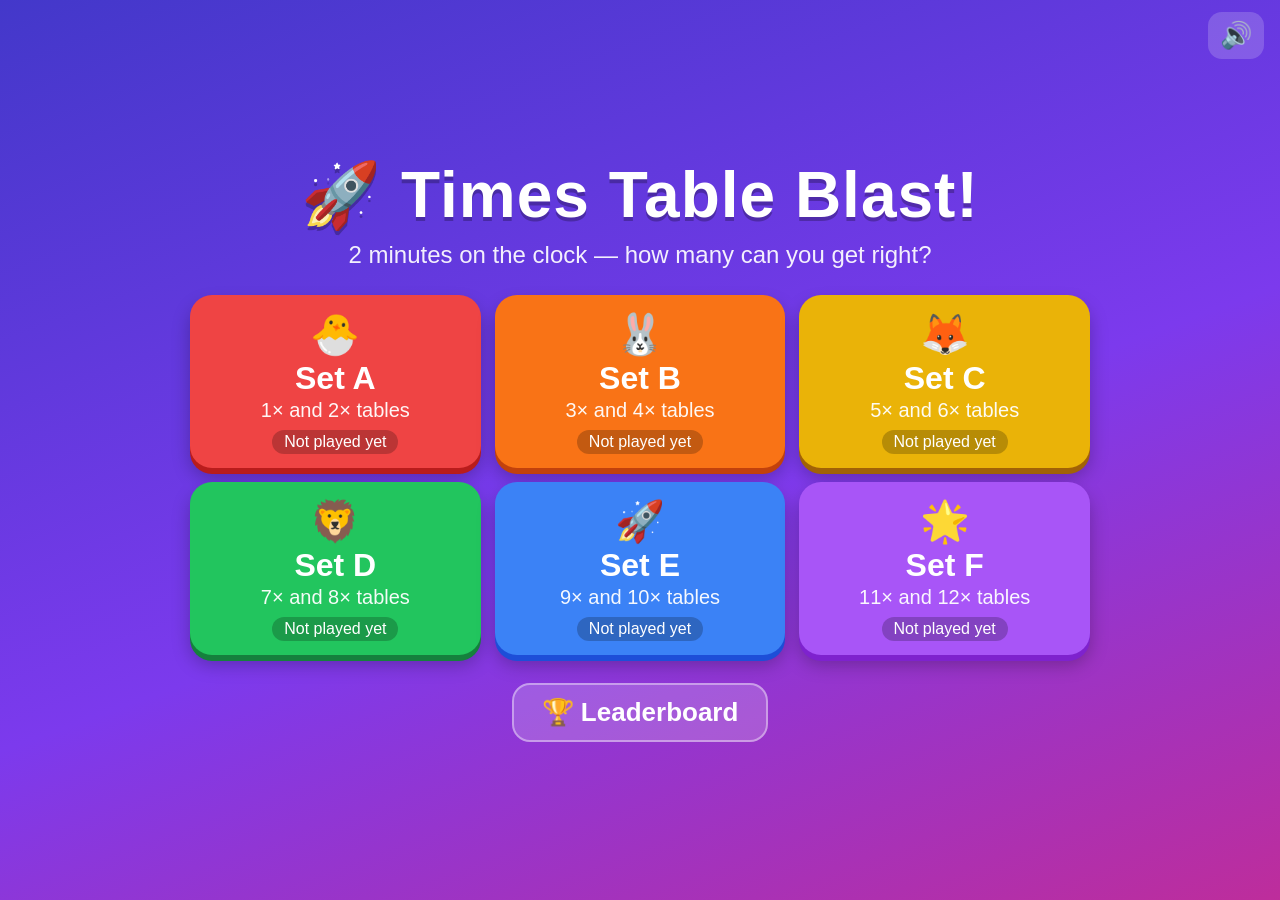
==== pwa-maths/index.html @ f6837b2f "Add Times Table Blast — multiplication practice PWA for iPad 2-minute times-table sprint for kids: p" ====
<!DOCTYPE html>
<html lang="en">
<head>
  <meta charset="UTF-8">
  <title>Times Table Blast!</title>
  <meta name="viewport" content="width=device-width, initial-scale=1, user-scalable=no, viewport-fit=cover">
  <meta name="theme-color" content="#4338ca">
  <meta name="apple-mobile-web-app-capable" content="yes">
  <meta name="apple-mobile-web-app-title" content="TT Blast">
  <meta name="apple-mobile-web-app-status-bar-style" content="black-translucent">
  <meta name="mobile-web-app-capable" content="yes">

  <link rel="manifest" href="manifest.json">
  <link rel="apple-touch-icon" sizes="180x180" href="icons/apple-touch-icon-180.png">
  <link rel="icon" type="image/png" sizes="192x192" href="icons/icon-192.png">
  <link rel="icon" type="image/png" sizes="512x512" href="icons/icon-512.png">
  <link rel="stylesheet" href="styles.css">
</head>
<body>

  <!-- ============ HOME / SET PICKER ============ -->
  <section id="home-screen" class="screen">
    <button type="button" class="sound-btn" data-action="toggle-sound" aria-label="Toggle sound">🔊</button>
    <h1 class="title"><span class="title-emoji">🚀</span> Times Table Blast!</h1>
    <p class="tagline">2 minutes on the clock — how many can you get right?</p>
    <div id="set-grid"></div>
    <button type="button" class="board-btn" data-action="show-board">🏆 Leaderboard</button>
  </section>

  <!-- ============ GAME ============ -->
  <section id="game-screen" class="screen" hidden>
    <header class="game-top">
      <button type="button" class="quit-btn" data-action="quit" aria-label="Quit game">✕</button>
      <div id="timer" class="timer">2:00</div>
      <div class="pills">
        <div id="streak-pill" class="pill streak-pill" hidden>🔥 0</div>
        <div id="score-pill" class="pill score-pill">⭐ 0</div>
      </div>
    </header>
    <div class="timer-bar"><div id="timer-fill"></div></div>

    <div id="question-card" class="question-card">
      <div class="question-line">
        <span id="question-text">&nbsp;</span>
        <span class="entry-box"><span id="entry"></span><span class="caret"></span></span>
      </div>
      <div id="feedback" class="feedback">&nbsp;</div>
    </div>

    <div id="numpad">
      <button type="button" class="key" data-key="1">1</button>
      <button type="button" class="key" data-key="2">2</button>
      <button type="button" class="key" data-key="3">3</button>
      <button type="button" class="key" data-key="4">4</button>
      <button type="button" class="key" data-key="5">5</button>
      <button type="button" class="key" data-key="6">6</button>
      <button type="button" class="key" data-key="7">7</button>
      <button type="button" class="key" data-key="8">8</button>
      <button type="button" class="key" data-key="9">9</button>
      <button type="button" class="key key-back" data-key="back">⌫</button>
      <button type="button" class="key" data-key="0">0</button>
      <button type="button" class="key key-go" data-key="go">GO!</button>
    </div>
  </section>

  <!-- ============ RESULTS ============ -->
  <section id="results-screen" class="screen" hidden>
    <div class="results-scroll">
      <div id="results-body"></div>
      <div class="results-actions">
        <button type="button" class="big-btn play-again" data-action="play-again">▶ Play Again</button>
        <button type="button" class="big-btn pick-set" data-action="pick-set">Choose a Set</button>
      </div>
    </div>
  </section>

  <!-- ============ LEADERBOARD ============ -->
  <section id="board-screen" class="screen" hidden>
    <div class="results-scroll">
      <h1 class="board-title">🏆 Leaderboard</h1>
      <div id="board-list"></div>
      <div class="results-actions">
        <button type="button" class="big-btn pick-set" data-action="board-home">⬅ Back</button>
      </div>
      <button type="button" class="clear-board" data-action="clear-board">Clear all scores</button>
    </div>
  </section>

  <!-- countdown / time's-up overlay -->
  <div id="overlay" hidden><div id="overlay-text"></div></div>

  <canvas id="confetti"></canvas>

  <script src="app.js"></script>
</body>
</html>
---- pwa-maths/styles.css ----
/* Times Table Blast! — styles
   Bright, chunky, touch-first. Built for iPad (portrait or landscape). */

* {
  box-sizing: border-box;
  -webkit-tap-highlight-color: transparent;
  -webkit-user-select: none;
  user-select: none;
}

html, body {
  height: 100%;
  margin: 0;
  overflow: hidden;
  overscroll-behavior: none;
}

body {
  font-family: ui-rounded, "Arial Rounded MT Bold", "Comic Sans MS", "Trebuchet MS", sans-serif;
  background: linear-gradient(160deg, #4338ca 0%, #7c3aed 55%, #db2777 120%);
  color: #fff;
  touch-action: manipulation;
}

[hidden] { display: none !important; }

button { font-family: inherit; cursor: pointer; border: none; }

.screen {
  position: fixed;
  inset: 0;
  display: flex;
  flex-direction: column;
  align-items: center;
  padding: calc(env(safe-area-inset-top, 0px) + 12px) 16px calc(env(safe-area-inset-bottom, 0px) + 12px);
}

/* ============ HOME ============ */

#home-screen { justify-content: center; gap: 8px; }

.title {
  margin: 0;
  font-size: clamp(34px, 6.5vw, 64px);
  text-align: center;
  text-shadow: 0 4px 0 rgba(0, 0, 0, .25);
  letter-spacing: 1px;
}

.title-emoji {
  display: inline-block;
  animation: float 2.4s ease-in-out infinite;
}

@keyframes float {
  0%, 100% { transform: translateY(0) rotate(-6deg); }
  50%      { transform: translateY(-10px) rotate(8deg); }
}

.tagline {
  margin: 0 0 18px;
  font-size: clamp(16px, 2.6vw, 24px);
  opacity: .92;
  text-align: center;
}

#set-grid {
  display: grid;
  grid-template-columns: repeat(2, minmax(0, 1fr));
  gap: 14px;
  width: min(92vw, 700px);
}

@media (orientation: landscape) {
  #set-grid { grid-template-columns: repeat(3, minmax(0, 1fr)); width: min(94vw, 900px); }
}

.set-btn {
  --c: #ef4444;
  --c-dark: #b91c1c;
  background: var(--c);
  color: #fff;
  border-radius: 22px;
  padding: 16px 10px 14px;
  box-shadow: 0 6px 0 var(--c-dark), 0 10px 18px rgba(0, 0, 0, .25);
  display: flex;
  flex-direction: column;
  align-items: center;
  gap: 2px;
  transition: transform .08s, box-shadow .08s;
}

.set-btn:active {
  transform: translateY(5px);
  box-shadow: 0 1px 0 var(--c-dark), 0 4px 8px rgba(0, 0, 0, .25);
}

.set-btn .set-emoji { font-size: clamp(26px, 4vw, 40px); }
.set-btn .set-name  { font-size: clamp(22px, 3.4vw, 32px); font-weight: bold; }
.set-btn .set-tables { font-size: clamp(14px, 2.2vw, 20px); opacity: .95; }

.set-btn .set-best {
  margin-top: 6px;
  font-size: clamp(12px, 1.9vw, 16px);
  background: rgba(0, 0, 0, .22);
  border-radius: 999px;
  padding: 3px 12px;
}

.board-btn {
  margin-top: 20px;
  font-size: clamp(18px, 2.8vw, 26px);
  font-weight: bold;
  color: #fff;
  background: rgba(255, 255, 255, .18);
  border: 2px solid rgba(255, 255, 255, .4);
  border-radius: 18px;
  padding: 12px 28px;
  transition: transform .08s;
}

.board-btn:active { transform: translateY(3px); }

.sound-btn {
  position: absolute;
  top: calc(env(safe-area-inset-top, 0px) + 12px);
  right: 16px;
  font-size: 26px;
  background: rgba(255, 255, 255, .18);
  border-radius: 14px;
  padding: 8px 12px;
  color: #fff;
}

/* ============ GAME ============ */

#game-screen { gap: 10px; }

.game-top {
  width: min(94vw, 760px);
  display: flex;
  align-items: center;
  gap: 12px;
}

.quit-btn {
  font-size: 20px;
  background: rgba(255, 255, 255, .18);
  color: #fff;
  border-radius: 12px;
  padding: 8px 14px;
}

.timer {
  flex: 1;
  text-align: center;
  font-size: clamp(34px, 5vw, 48px);
  font-weight: bold;
  font-variant-numeric: tabular-nums;
  text-shadow: 0 3px 0 rgba(0, 0, 0, .25);
}

.timer.critical { color: #fecaca; animation: pulse .5s infinite; }

@keyframes pulse {
  0%, 100% { transform: scale(1); }
  50%      { transform: scale(1.12); }
}

.pills { display: flex; gap: 8px; }

.pill {
  font-size: clamp(18px, 2.6vw, 24px);
  font-weight: bold;
  background: rgba(255, 255, 255, .18);
  border-radius: 999px;
  padding: 8px 16px;
  font-variant-numeric: tabular-nums;
}

.streak-pill { background: rgba(255, 159, 28, .45); }

.timer-bar {
  width: min(94vw, 760px);
  height: 14px;
  background: rgba(255, 255, 255, .22);
  border-radius: 999px;
  overflow: hidden;
}

#timer-fill {
  height: 100%;
  width: 100%;
  border-radius: 999px;
  background: #4ade80;
  transition: width .15s linear, background-color .4s;
}

#timer-fill.low      { background: #fbbf24; }
#timer-fill.critical { background: #f87171; }

.question-card {
  width: min(94vw, 700px);
  background: #fff;
  color: #1e1b4b;
  border-radius: 30px;
  box-shadow: 0 10px 0 rgba(0, 0, 0, .18), 0 18px 30px rgba(0, 0, 0, .25);
  padding: clamp(14px, 3vh, 34px) 20px;
  text-align: center;
  flex: 0 1 auto;
  transition: background-color .15s;
}

.question-card.right { background: #d1fae5; }
.question-card.wrong { background: #ffe4e6; animation: shake .35s; }

@keyframes shake {
  0%, 100% { transform: translateX(0); }
  25%      { transform: translateX(-10px); }
  75%      { transform: translateX(10px); }
}

.question-line {
  font-size: clamp(48px, 9vw, 96px);
  font-weight: bold;
  letter-spacing: 2px;
  display: flex;
  justify-content: center;
  align-items: baseline;
  gap: 14px;
  flex-wrap: wrap;
}

.entry-box {
  min-width: 1.6em;
  border-bottom: 6px solid #c7d2fe;
  display: inline-flex;
  justify-content: center;
  align-items: baseline;
  color: #4338ca;
}

.entry-box.nudge { animation: shake .3s; }

.caret {
  width: 4px;
  height: .9em;
  background: #4338ca;
  border-radius: 2px;
  align-self: center;
  animation: blink 1s steps(1) infinite;
}

@keyframes blink { 50% { opacity: 0; } }

.feedback {
  min-height: 1.5em;
  margin-top: 6px;
  font-size: clamp(20px, 3.4vw, 34px);
  font-weight: bold;
}

.feedback.good { color: #059669; animation: popIn .25s; }
.feedback.bad  { color: #e11d48; animation: popIn .25s; }

@keyframes popIn {
  0%   { transform: scale(.4); opacity: 0; }
  100% { transform: scale(1); opacity: 1; }
}

#numpad {
  display: grid;
  grid-template-columns: repeat(3, 1fr);
  gap: clamp(8px, 1.4vh, 14px);
  width: min(92vw, 470px);
  flex: 1 1 auto;
  min-height: 0;
  max-height: 46vh;
  padding-bottom: 4px;
}

.key {
  font-size: clamp(26px, 4.5vh, 42px);
  font-weight: bold;
  color: #1e1b4b;
  background: #fff;
  border-radius: 18px;
  box-shadow: 0 5px 0 #c7d2fe, 0 8px 14px rgba(0, 0, 0, .2);
  transition: transform .06s, box-shadow .06s;
  min-height: 0;
}

.key:active {
  transform: translateY(4px);
  box-shadow: 0 1px 0 #c7d2fe, 0 3px 6px rgba(0, 0, 0, .2);
}

.key-back { background: #fde68a; box-shadow: 0 5px 0 #d97706, 0 8px 14px rgba(0, 0, 0, .2); }
.key-back:active { box-shadow: 0 1px 0 #d97706, 0 3px 6px rgba(0, 0, 0, .2); }

.key-go {
  background: #22c55e;
  color: #fff;
  font-size: clamp(24px, 4vh, 36px);
  box-shadow: 0 5px 0 #15803d, 0 8px 14px rgba(0, 0, 0, .2);
}
.key-go:active { box-shadow: 0 1px 0 #15803d, 0 3px 6px rgba(0, 0, 0, .2); }

/* ============ RESULTS ============ */

#results-screen { padding-left: 0; padding-right: 0; }

.results-scroll {
  width: 100%;
  height: 100%;
  overflow-y: auto;
  -webkit-overflow-scrolling: touch;
  display: flex;
  flex-direction: column;
  align-items: center;
  padding: 8px 16px 30px;
}

#results-body {
  width: min(94vw, 760px);
  display: flex;
  flex-direction: column;
  align-items: center;
  gap: 6px;
  text-align: center;
}

.new-best {
  font-size: clamp(22px, 3.6vw, 34px);
  font-weight: bold;
  background: #fbbf24;
  color: #78350f;
  border-radius: 999px;
  padding: 6px 22px;
  animation: popIn .4s;
  box-shadow: 0 4px 0 #b45309;
}

.big-pct {
  font-size: clamp(70px, 13vw, 130px);
  font-weight: bold;
  line-height: 1;
  text-shadow: 0 5px 0 rgba(0, 0, 0, .25);
}

.score-frac { font-size: clamp(20px, 3.4vw, 30px); opacity: .95; }

.stars { font-size: clamp(38px, 7vw, 64px); letter-spacing: 6px; }
.stars .dim { opacity: .3; }

.results-message {
  font-size: clamp(20px, 3.2vw, 30px);
  font-weight: bold;
  margin: 4px 0 10px;
}

.results-sub {
  font-size: clamp(15px, 2.4vw, 21px);
  opacity: .9;
  margin-bottom: 8px;
}

.chip-section {
  width: 100%;
  background: rgba(255, 255, 255, .14);
  border-radius: 20px;
  padding: 12px 14px 16px;
  margin-top: 10px;
}

.chip-section h2 {
  margin: 2px 0 10px;
  font-size: clamp(18px, 2.8vw, 26px);
}

.chips {
  display: flex;
  flex-wrap: wrap;
  justify-content: center;
  gap: 8px;
}

.chip {
  font-size: clamp(15px, 2.3vw, 21px);
  font-weight: bold;
  border-radius: 14px;
  padding: 8px 14px;
  background: #d1fae5;
  color: #065f46;
}

.chip.bad { background: #ffe4e6; color: #9f1239; }
.chip.bad .said { font-weight: normal; opacity: .8; font-size: .82em; }

.results-actions {
  display: flex;
  gap: 14px;
  margin-top: 22px;
  flex-wrap: wrap;
  justify-content: center;
}

.big-btn {
  font-size: clamp(20px, 3vw, 28px);
  font-weight: bold;
  color: #fff;
  border-radius: 20px;
  padding: 16px 30px;
  transition: transform .08s, box-shadow .08s;
}

.play-again { background: #22c55e; box-shadow: 0 6px 0 #15803d; }
.pick-set   { background: #3b82f6; box-shadow: 0 6px 0 #1d4ed8; }

.big-btn:active { transform: translateY(5px); box-shadow: 0 1px 0 rgba(0, 0, 0, .4); }

/* ============ LEADERBOARD ============ */

.save-card h2 { margin: 2px 0 12px; font-size: clamp(18px, 2.8vw, 26px); }

.save-row {
  display: flex;
  gap: 10px;
  justify-content: center;
  align-items: stretch;
  flex-wrap: wrap;
}

#player-name {
  font-family: inherit;
  font-size: clamp(18px, 2.8vw, 26px);
  font-weight: bold;
  text-align: center;
  color: #1e1b4b;
  background: #fff;
  border: none;
  border-radius: 16px;
  padding: 12px 16px;
  width: min(60vw, 280px);
  -webkit-user-select: text;
  user-select: text;
}

#player-name:focus { outline: 4px solid #fbbf24; }
#player-name.nudge { animation: shake .3s; }

.save-btn { background: #f59e0b; box-shadow: 0 6px 0 #b45309; padding: 12px 26px; }

.board-title {
  margin: 8px 0 14px;
  font-size: clamp(32px, 6vw, 56px);
  text-shadow: 0 4px 0 rgba(0, 0, 0, .25);
}

#board-list {
  width: min(94vw, 640px);
  display: flex;
  flex-direction: column;
  gap: 10px;
}

.board-row {
  display: flex;
  align-items: center;
  gap: 12px;
  background: rgba(255, 255, 255, .14);
  border-radius: 16px;
  padding: 10px 16px;
  font-size: clamp(17px, 2.7vw, 26px);
  font-weight: bold;
}

.board-row.me {
  outline: 3px solid #fbbf24;
  background: rgba(251, 191, 36, .28);
}

.board-rank { width: 1.8em; text-align: center; font-size: 1.15em; }

.board-name {
  flex: 1;
  text-align: left;
  overflow: hidden;
  text-overflow: ellipsis;
  white-space: nowrap;
}

.board-set {
  font-size: .68em;
  padding: 4px 12px;
  border-radius: 999px;
  box-shadow: 0 2px 0 rgba(0, 0, 0, .25);
}

.board-score { font-variant-numeric: tabular-nums; }
.board-pct { opacity: .8; font-size: .78em; }

.board-empty { font-size: clamp(18px, 2.8vw, 26px); opacity: .9; text-align: center; }

.clear-board {
  margin-top: 28px;
  background: none;
  color: rgba(255, 255, 255, .65);
  font-size: 15px;
  text-decoration: underline;
}

/* ============ OVERLAY (countdown / time's up) ============ */

#overlay {
  position: fixed;
  inset: 0;
  background: rgba(30, 27, 75, .55);
  display: flex;
  align-items: center;
  justify-content: center;
  z-index: 50;
}

#overlay-text {
  font-size: clamp(90px, 20vw, 200px);
  font-weight: bold;
  text-shadow: 0 8px 0 rgba(0, 0, 0, .3);
  animation: countPop .55s ease-out;
  text-align: center;
}

#overlay-text.small { font-size: clamp(44px, 9vw, 90px); }

@keyframes countPop {
  0%   { transform: scale(2.2); opacity: 0; }
  60%  { transform: scale(.95); opacity: 1; }
  100% { transform: scale(1); }
}

/* ============ CONFETTI ============ */

#confetti {
  position: fixed;
  inset: 0;
  pointer-events: none;
  z-index: 60;
}
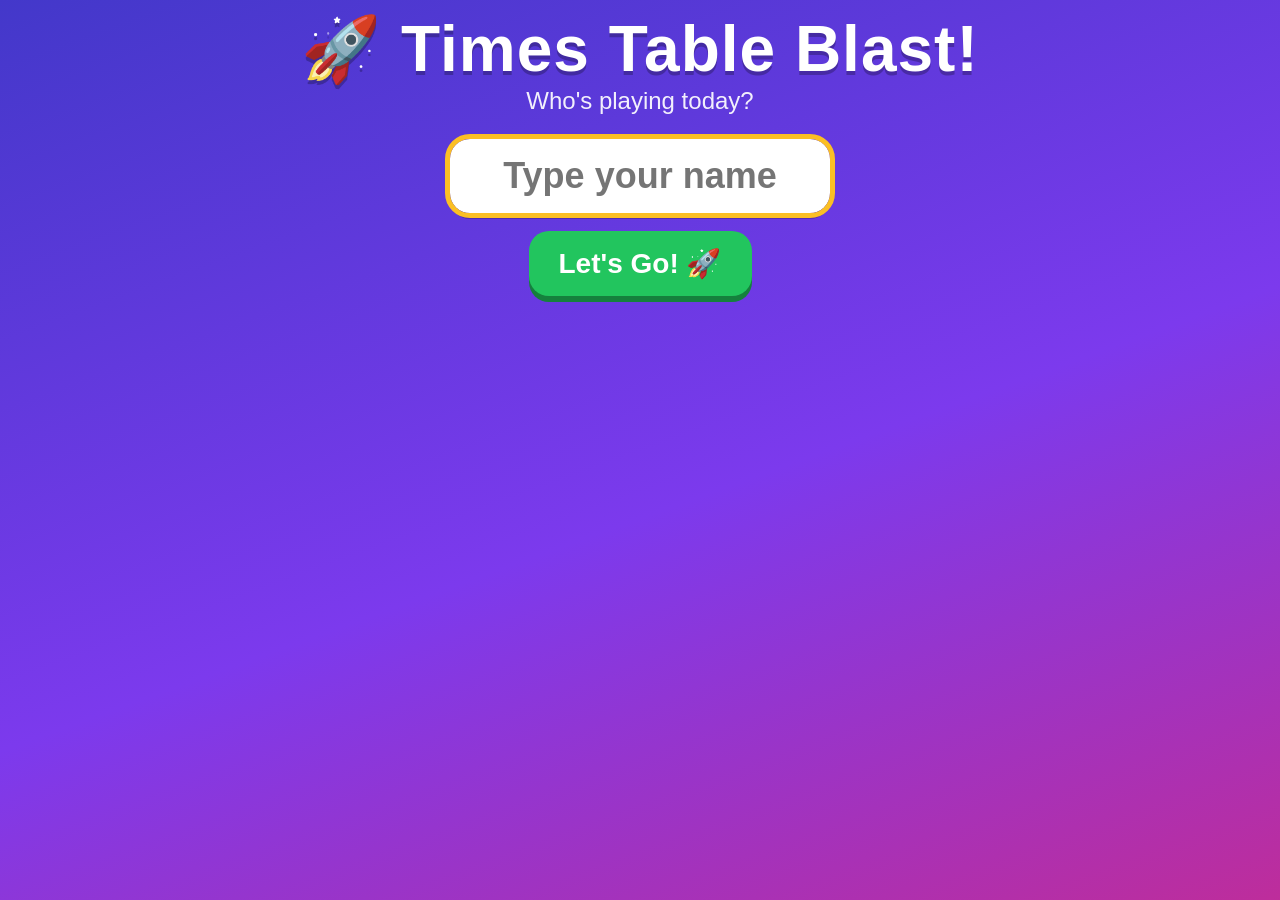
==== commit 7dec1347: "Multi-player names + race-to-50 format Players type their name on a start screen; all encouragement " ====
--- a/pwa-maths/index.html
+++ b/pwa-maths/index.html
@@ -18,13 +18,26 @@
 </head>
 <body>
 
+  <!-- ============ NAME ENTRY ============ -->
+  <section id="name-screen" class="screen" hidden>
+    <h1 class="title"><span class="title-emoji">🚀</span> Times Table Blast!</h1>
+    <p class="tagline">Who's playing today?</p>
+    <div class="name-entry">
+      <input id="name-input" maxlength="12" placeholder="Type your name" autocomplete="off">
+      <button type="button" class="big-btn play-again" data-action="start-app">Let's Go! 🚀</button>
+    </div>
+  </section>
+
   <!-- ============ HOME / SET PICKER ============ -->
-  <section id="home-screen" class="screen">
+  <section id="home-screen" class="screen" hidden>
     <button type="button" class="sound-btn" data-action="toggle-sound" aria-label="Toggle sound">🔊</button>
     <h1 class="title"><span class="title-emoji">🚀</span> Times Table Blast!</h1>
-    <p class="tagline">2 minutes on the clock — how many can you get right?</p>
+    <p class="tagline">2 minutes on the clock — can you get all 50?</p>
     <div id="set-grid"></div>
-    <button type="button" class="board-btn" data-action="show-board">🏆 Leaderboard</button>
+    <div class="home-foot">
+      <button type="button" class="board-btn" data-action="show-board">🏆 Leaderboard</button>
+      <button type="button" class="change-player" data-action="change-player">Change player</button>
+    </div>
   </section>
 
   <!-- ============ GAME ============ -->
@@ -34,6 +47,7 @@
       <div id="timer" class="timer">2:00</div>
       <div class="pills">
         <div id="streak-pill" class="pill streak-pill" hidden>🔥 0</div>
+        <div id="progress-pill" class="pill">0/50</div>
         <div id="score-pill" class="pill score-pill">⭐ 0</div>
       </div>
     </header>
--- a/pwa-maths/styles.css
+++ b/pwa-maths/styles.css
@@ -105,6 +105,50 @@
   background: rgba(0, 0, 0, .22);
   border-radius: 999px;
   padding: 3px 12px;
+}
+
+/* ---- name entry screen ---- */
+
+.name-entry {
+  display: flex;
+  flex-direction: column;
+  align-items: center;
+  gap: 18px;
+  margin-top: 6px;
+}
+
+#name-input {
+  font-family: inherit;
+  font-size: clamp(24px, 4vw, 36px);
+  font-weight: bold;
+  text-align: center;
+  color: #1e1b4b;
+  background: #fff;
+  border: none;
+  border-radius: 20px;
+  padding: 16px 20px;
+  width: min(76vw, 380px);
+  box-shadow: 0 6px 0 rgba(0, 0, 0, .2);
+  -webkit-user-select: text;
+  user-select: text;
+}
+
+#name-input:focus { outline: 5px solid #fbbf24; }
+#name-input.nudge { animation: shake .3s; }
+
+.home-foot {
+  display: flex;
+  flex-direction: column;
+  align-items: center;
+  gap: 10px;
+}
+
+.change-player {
+  background: none;
+  color: rgba(255, 255, 255, .75);
+  font-size: clamp(14px, 2vw, 18px);
+  font-weight: bold;
+  text-decoration: underline;
 }
 
 .board-btn {
@@ -348,6 +392,28 @@
   text-shadow: 0 5px 0 rgba(0, 0, 0, .25);
 }
 
+.big-pct.perfect { animation: rainbowPulse 1.6s linear infinite; }
+
+@keyframes rainbowPulse {
+  0%   { color: #fbbf24; transform: scale(1); }
+  20%  { color: #4ade80; }
+  40%  { color: #60a5fa; transform: scale(1.08); }
+  60%  { color: #f472b6; }
+  80%  { color: #a78bfa; transform: scale(1); }
+  100% { color: #fbbf24; }
+}
+
+.perfect-banner {
+  font-size: clamp(26px, 4.4vw, 44px);
+  font-weight: bold;
+  background: linear-gradient(90deg, #fbbf24, #f97316, #fbbf24);
+  color: #78350f;
+  border-radius: 999px;
+  padding: 10px 30px;
+  box-shadow: 0 5px 0 #b45309, 0 10px 20px rgba(0, 0, 0, .3);
+  animation: pulse 1s infinite;
+}
+
 .score-frac { font-size: clamp(20px, 3.4vw, 30px); opacity: .95; }
 
 .stars { font-size: clamp(38px, 7vw, 64px); letter-spacing: 6px; }
@@ -431,24 +497,6 @@
   flex-wrap: wrap;
 }
 
-#player-name {
-  font-family: inherit;
-  font-size: clamp(18px, 2.8vw, 26px);
-  font-weight: bold;
-  text-align: center;
-  color: #1e1b4b;
-  background: #fff;
-  border: none;
-  border-radius: 16px;
-  padding: 12px 16px;
-  width: min(60vw, 280px);
-  -webkit-user-select: text;
-  user-select: text;
-}
-
-#player-name:focus { outline: 4px solid #fbbf24; }
-#player-name.nudge { animation: shake .3s; }
-
 .save-btn { background: #f59e0b; box-shadow: 0 6px 0 #b45309; padding: 12px 26px; }
 
 .board-title {
